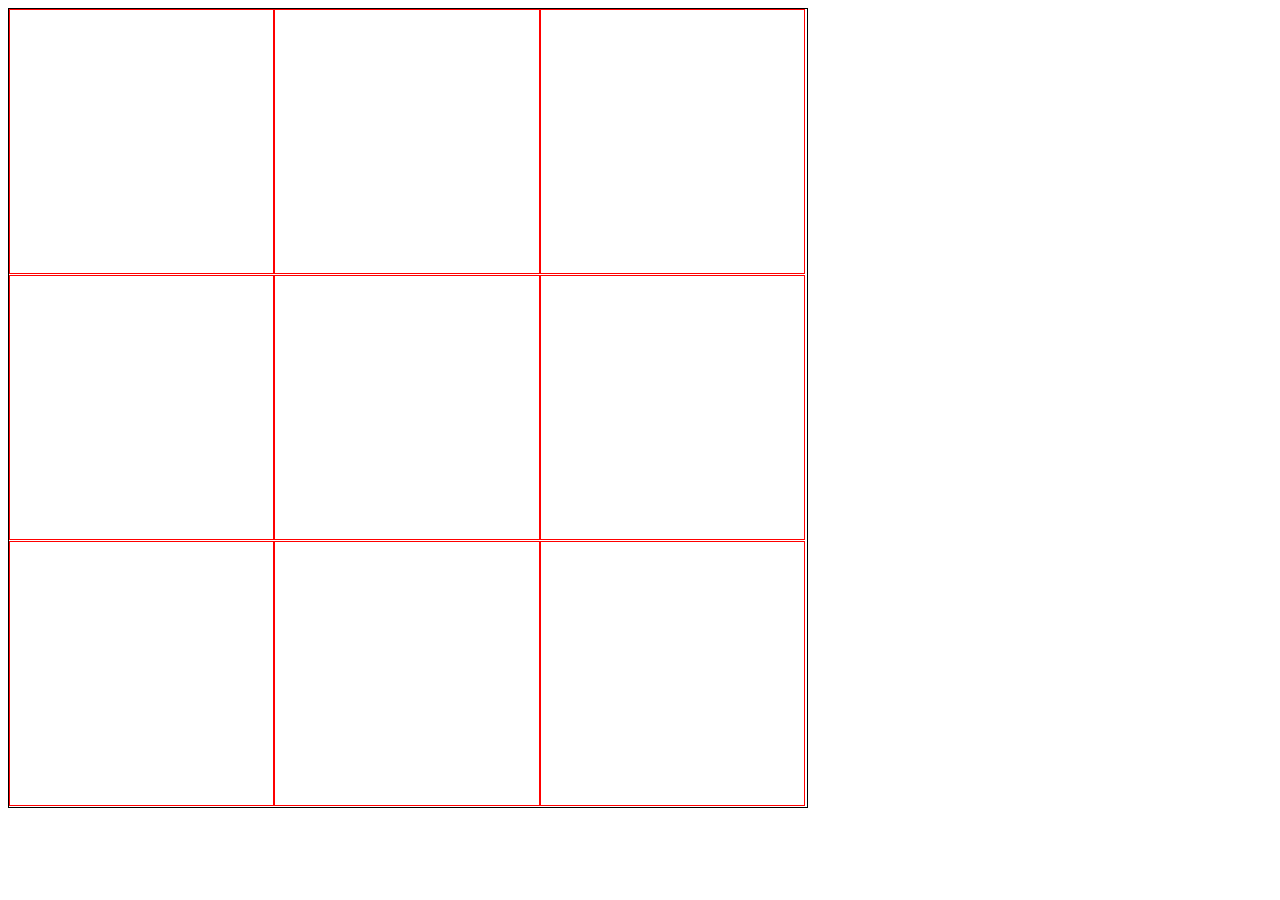
==== index.html @ d8c86289 "partie affichage du labyrinthe non terminé" ====
<!DOCTYPE html>
<html lang="en">
<head>
    <meta charset="UTF-8">
    <meta name="viewport" content="width=device-width, initial-scale=1.0">
    <title>Labyrinthes</title>
    <link rel="stylesheet" href="./style.css">
</head>
<body>
    <div id="labyrintheCases"></div>
    <div id="labyrinthe"></div>

   
</body>

<footer>
    <script src="https://code.jquery.com/jquery-3.6.0.min.js" ></script>
    <script src="./labyrinthes.js"></script>
    <script src="./Labyrinthe.js"></script>


</footer>
</html>
---- style.css ----
#labyrintheCases {
    margin:0;
    padding:0;
    display: flex;
    flex-wrap: wrap;
    box-sizing: border-box;
    border: 1.5px solid black;
    width: 50rem;
    height:50rem;
}


#labyrintheCases> div {
    /* box-sizing: border-box; */
    margin: 0;
    width: 33%;
    height: 33%;
    border: 1px solid red;
}

#labyrinthe {
    margin-top:5rem;
    padding:0;
    display: flex;
    flex-wrap: wrap;
    box-sizing: border-box;
    border: 1.5px solid black;
    width: 50rem;
    height:50rem;
}

#labyrinthe> div {
    margin: 0;
    width: 33%;
    height: 33%;
    border: 1px solid red;
}
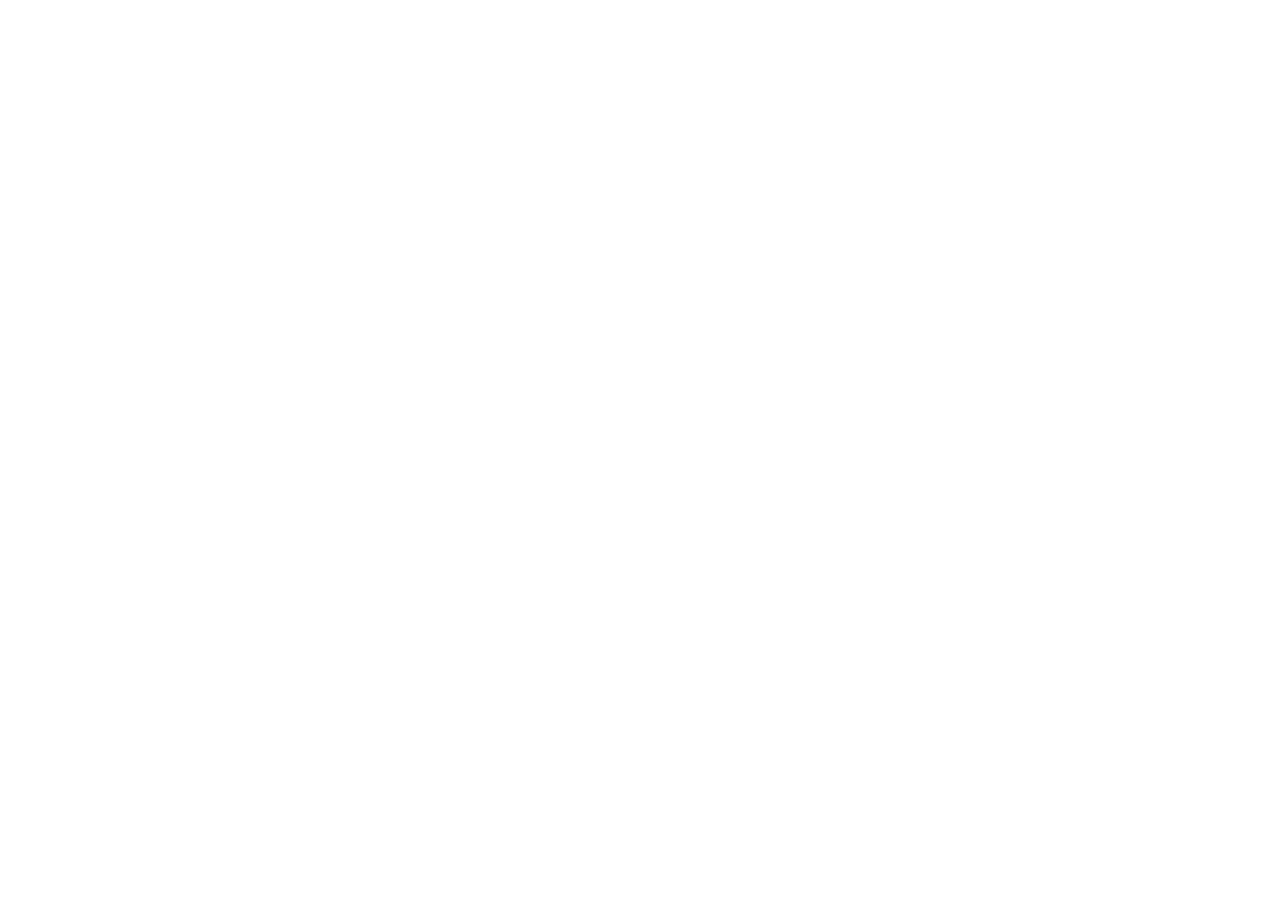
==== commit dd9eb401: "dernière essai en autonomie, echec affichage labyrinthe" ====
--- a/index.html
+++ b/index.html
@@ -7,8 +7,10 @@
     <link rel="stylesheet" href="./style.css">
 </head>
 <body>
-    <div id="labyrintheCases"></div>
-    <div id="labyrinthe"></div>
+    <!-- <div id="labyrintheCases"></div> -->
+    <div id="labyrinthe">
+        
+    </div>
 
    
 </body>
--- a/style.css
+++ b/style.css
@@ -18,7 +18,7 @@
     border: 1px solid red;
 }
 
-#labyrinthe {
+/* #labyrinthe {
     margin-top:5rem;
     padding:0;
     display: flex;
@@ -26,12 +26,11 @@
     box-sizing: border-box;
     border: 1.5px solid black;
     width: 50rem;
-    height:50rem;
-}
+    height:
 
 #labyrinthe> div {
     margin: 0;
     width: 33%;
     height: 33%;
     border: 1px solid red;
-}+} */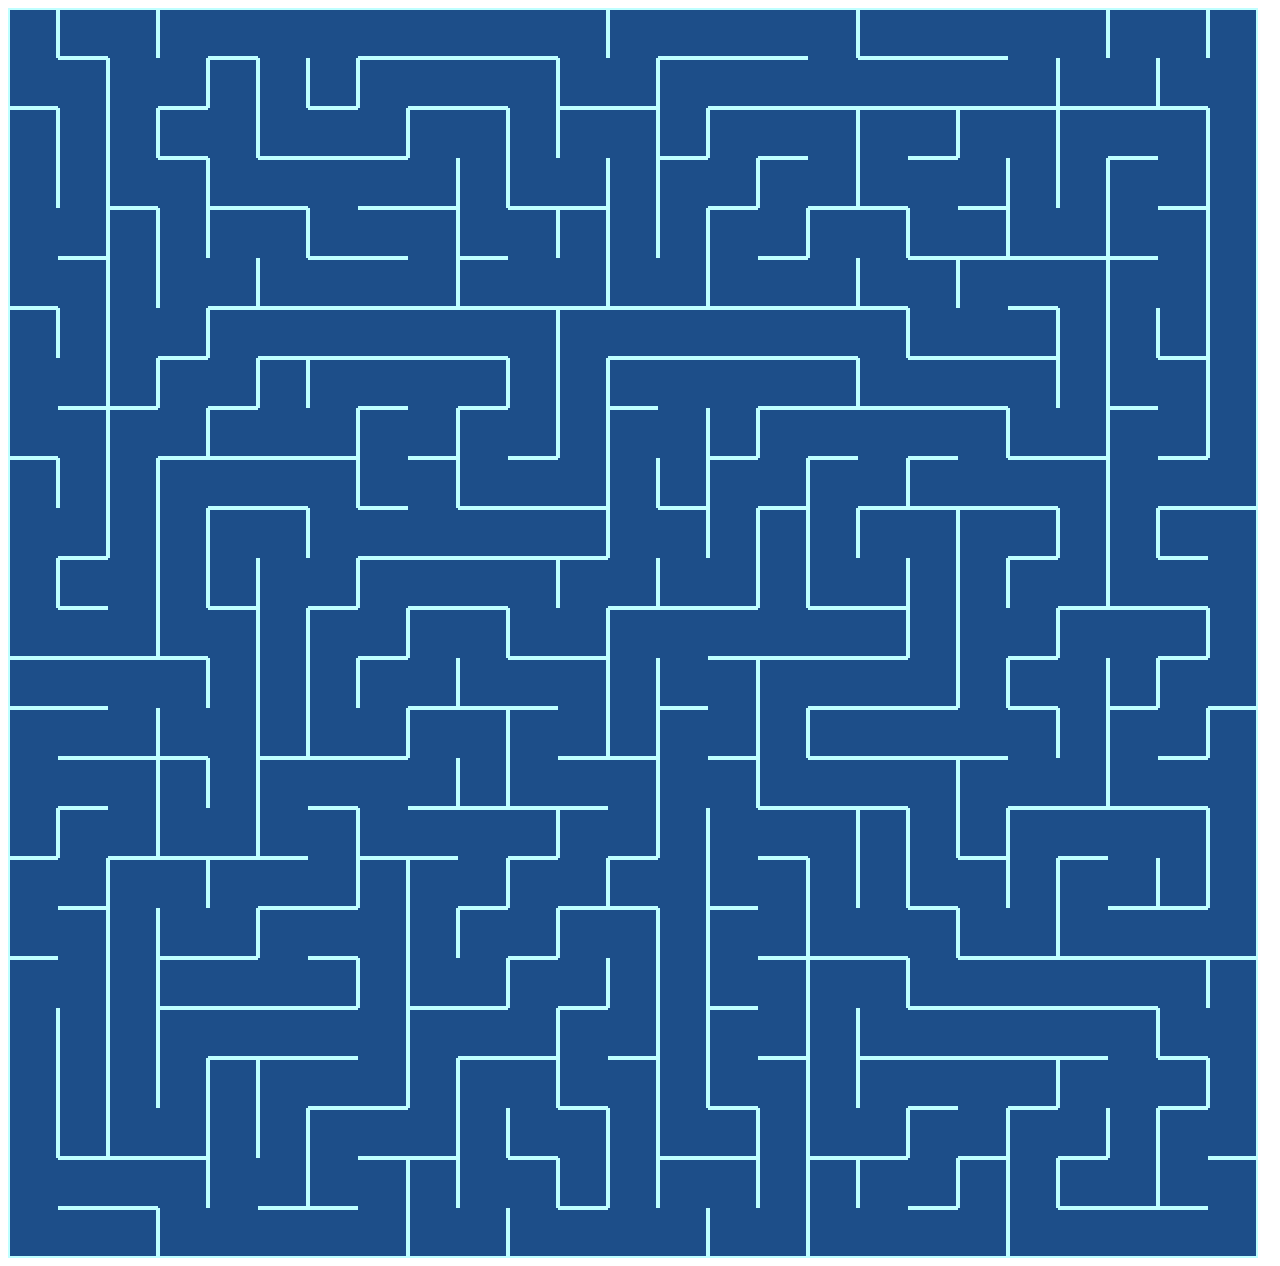
==== commit 1806d7a9: "labyrinthe affiché grâce à remed" ====
--- a/index.html
+++ b/index.html
@@ -8,18 +8,19 @@
 </head>
 <body>
     <!-- <div id="labyrintheCases"></div> -->
-    <div id="labyrinthe">
-        
+    <div id="container">
+
     </div>
 
-   
+    
+    <script src="./labyrinthes.js"></script>
+    <script src="./Cell.js"></script>
+    <script src="./Labyrinthe.js"></script>
+    <script src="./main.js"></script>
 </body>
 
-<footer>
-    <script src="https://code.jquery.com/jquery-3.6.0.min.js" ></script>
-    <script src="./labyrinthes.js"></script>
-    <script src="./Labyrinthe.js"></script>
+   
 
 
-</footer>
+
 </html>--- a/style.css
+++ b/style.css
@@ -1,36 +1,12 @@
-#labyrintheCases {
-    margin:0;
-    padding:0;
-    display: flex;
-    flex-wrap: wrap;
+* {
+    /* Quand on spécifie une taille, elle prendra en compte la bordure */
     box-sizing: border-box;
-    border: 1.5px solid black;
-    width: 50rem;
-    height:50rem;
 }
 
-
-#labyrintheCases> div {
-    /* box-sizing: border-box; */
-    margin: 0;
-    width: 33%;
-    height: 33%;
-    border: 1px solid red;
-}
-
-/* #labyrinthe {
-    margin-top:5rem;
-    padding:0;
+.main-container {
+    /* On organise les enfants de main-container de manière flex */
     display: flex;
+    
+    /* On les laisse tomber à la ligne s'ils sont trop serrés */
     flex-wrap: wrap;
-    box-sizing: border-box;
-    border: 1.5px solid black;
-    width: 50rem;
-    height:
-
-#labyrinthe> div {
-    margin: 0;
-    width: 33%;
-    height: 33%;
-    border: 1px solid red;
-} */+}